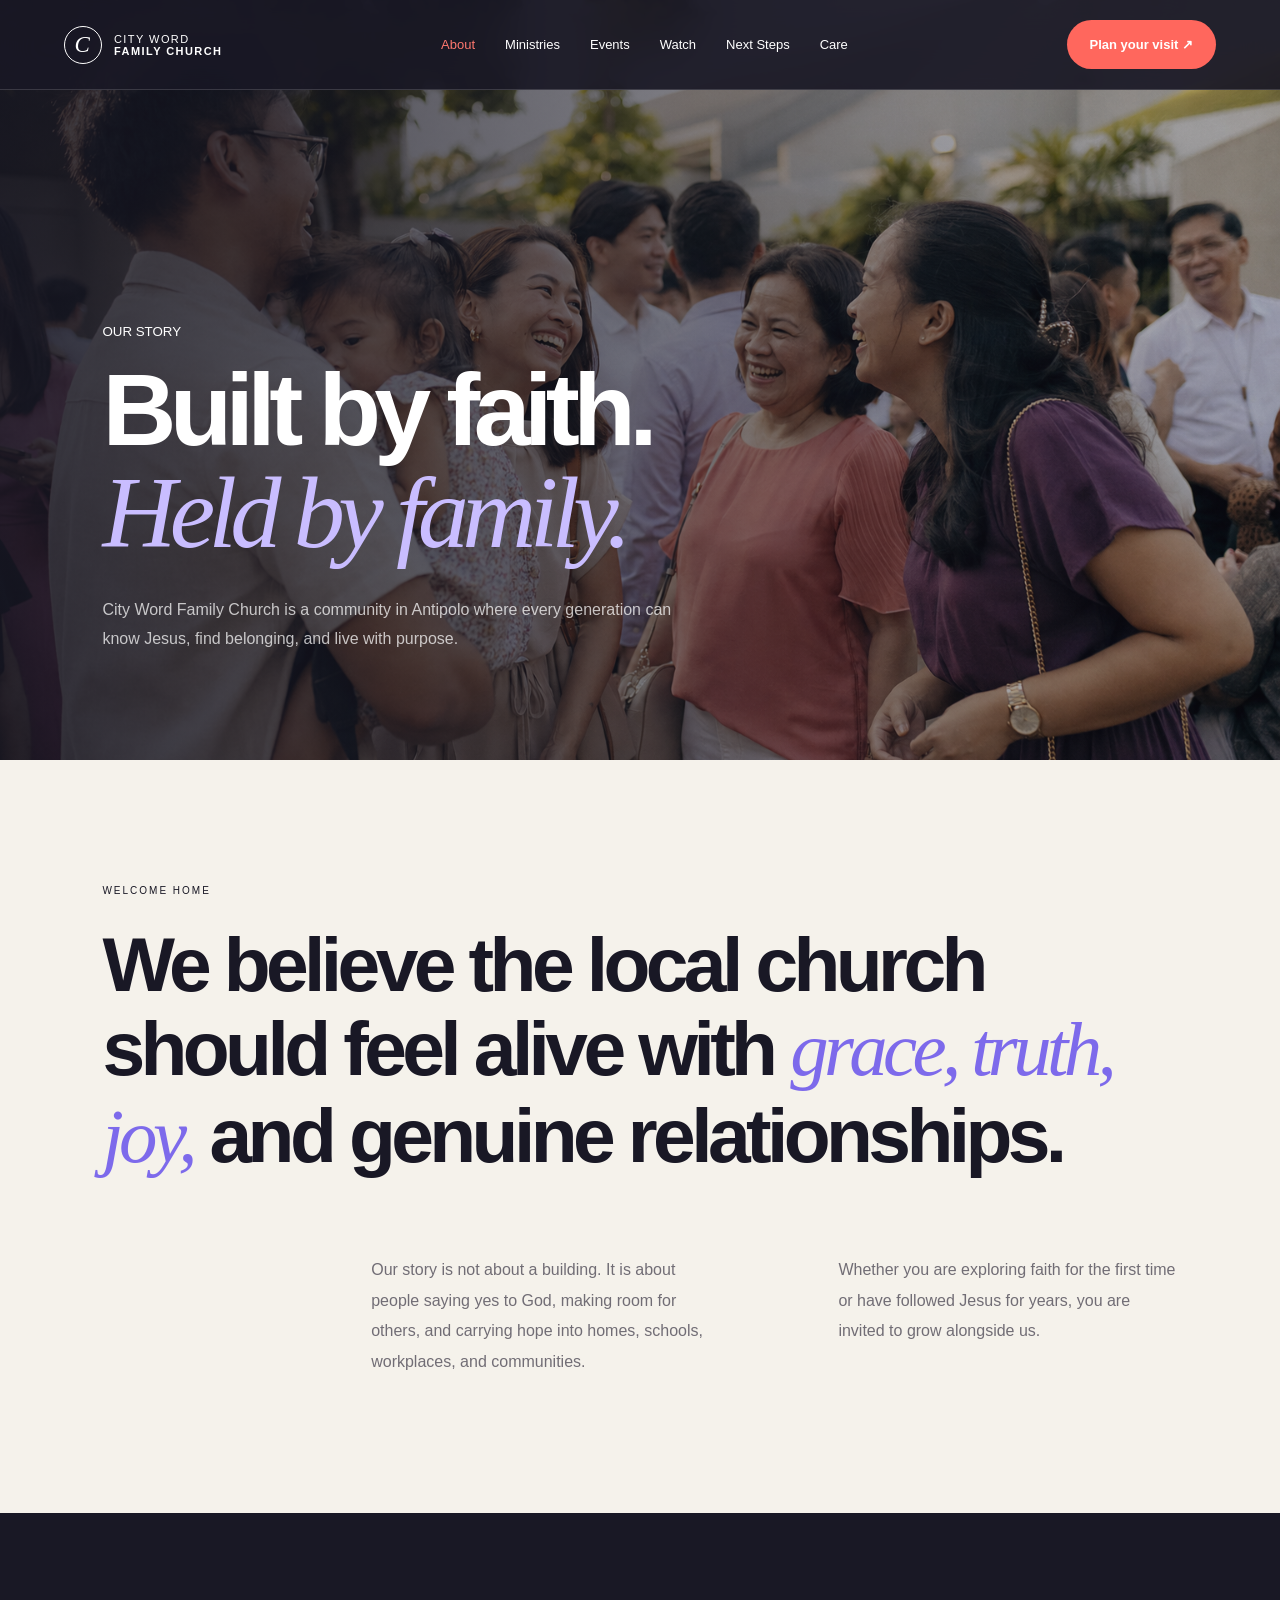
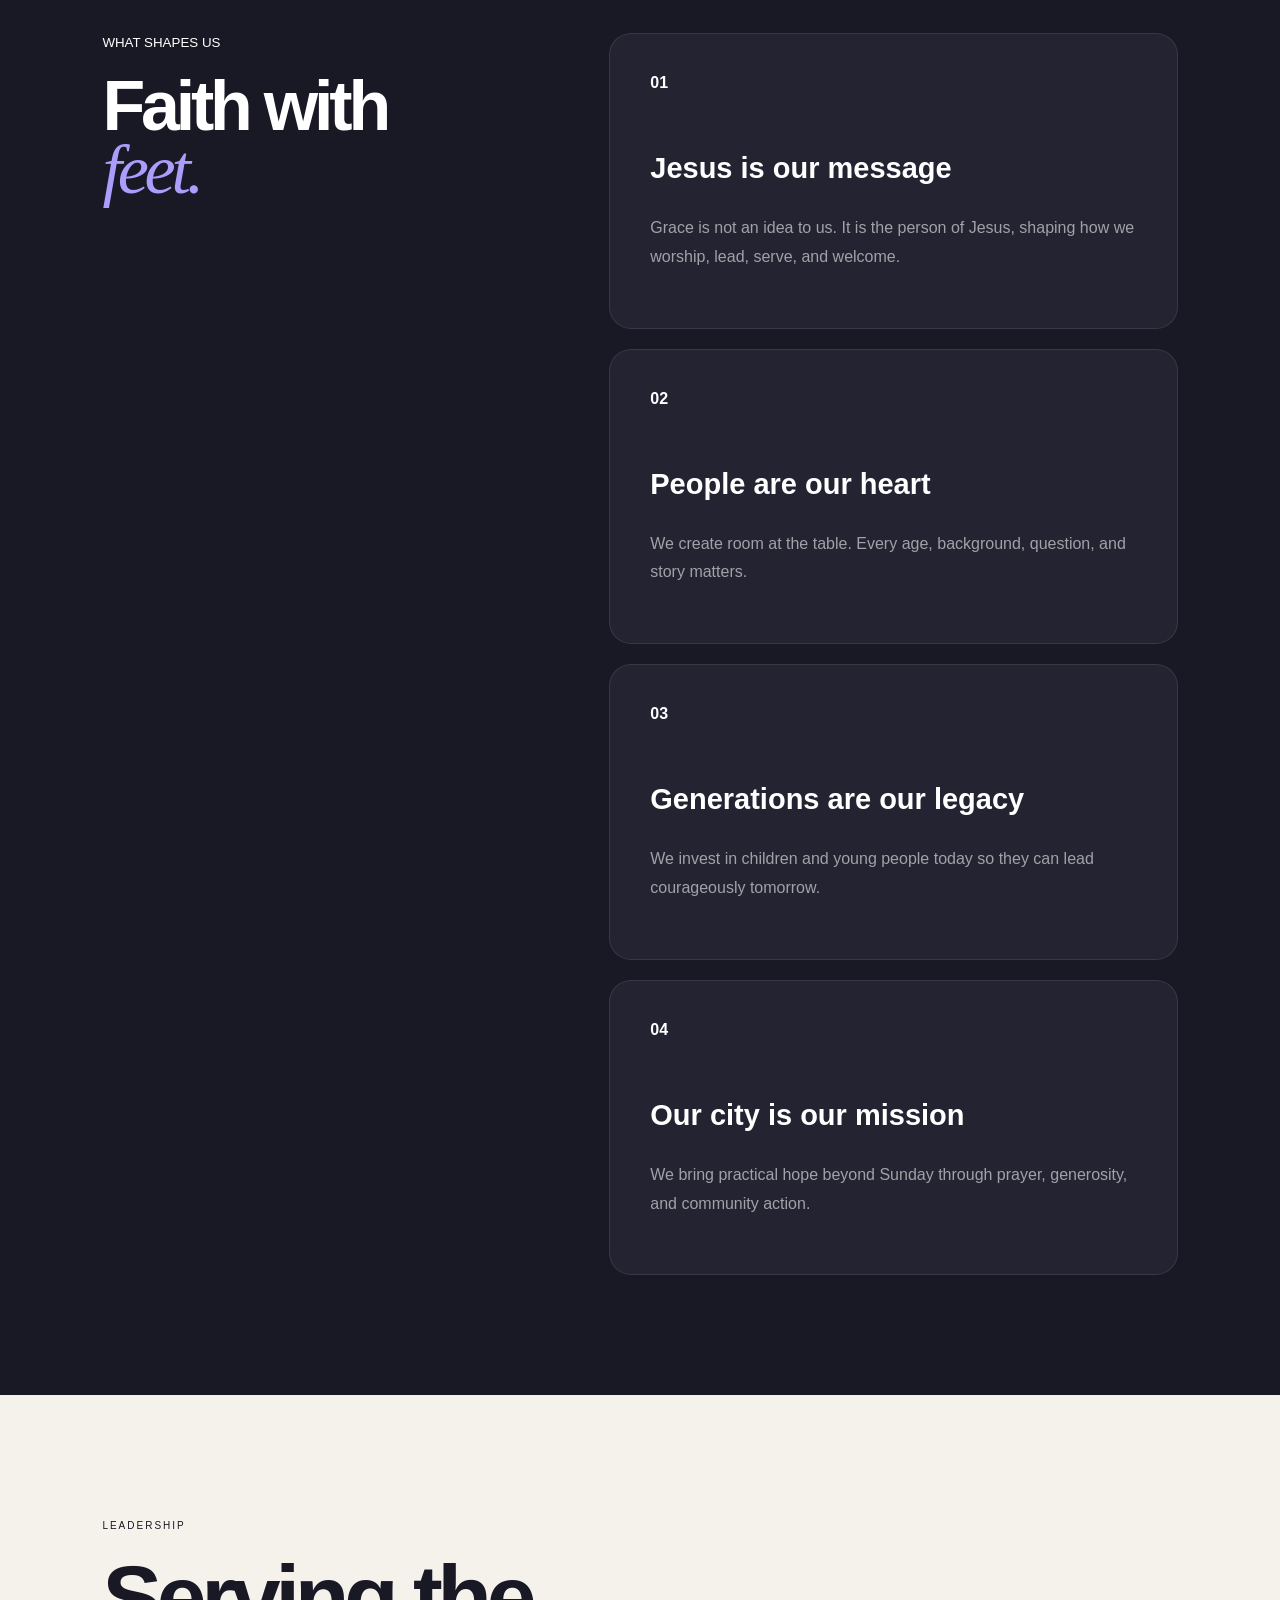
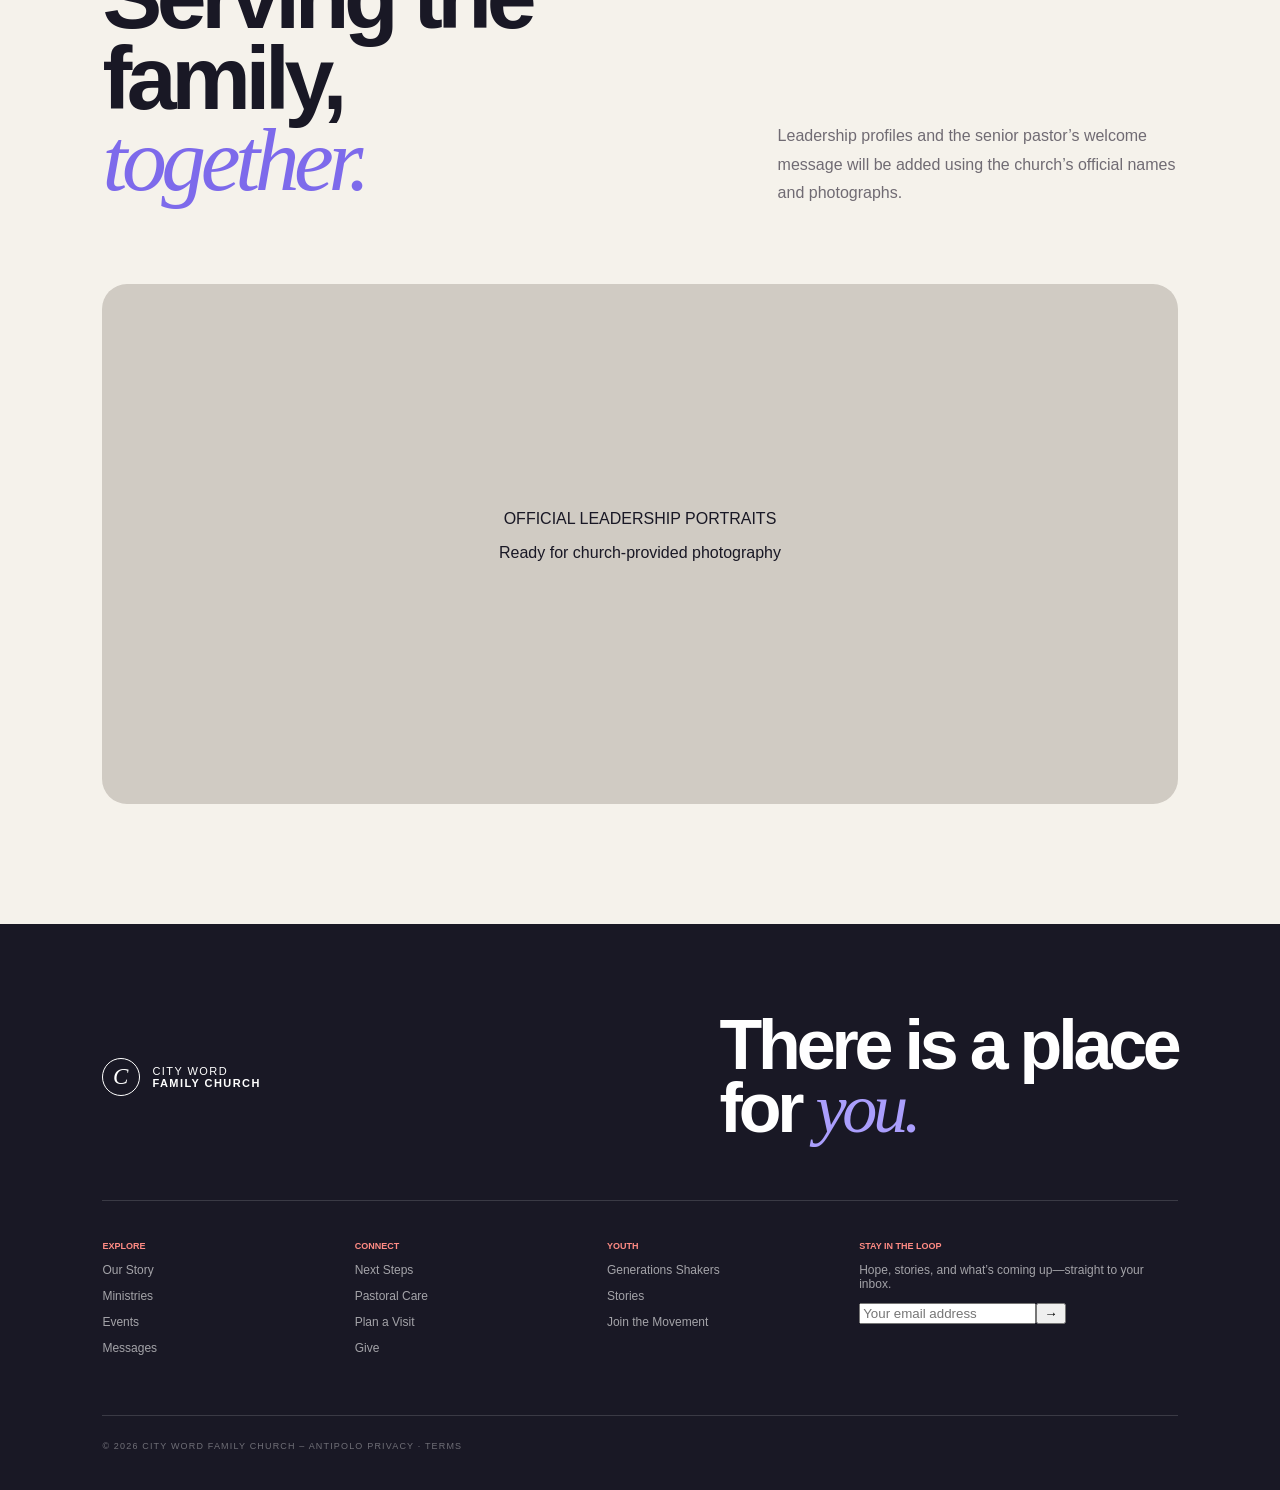
==== about.html @ 711f6608 "Add files via upload" ====
<!doctype html><html lang="en"><head><meta charset="utf-8"><meta name="viewport" content="width=device-width,initial-scale=1"><title>Our Story | City Word Family Church</title><link rel="stylesheet" href="styles.css"><link rel="stylesheet" href="extras.css"></head><body data-page="about"><div data-nav></div><main><section class="page-hero about-hero"><div><small>OUR STORY</small><h1>Built by faith.<br><em>Held by family.</em></h1><p>City Word Family Church is a community in Antipolo where every generation can know Jesus, find belonging, and live with purpose.</p></div></section><section class="section editorial reveal"><small>WELCOME HOME</small><h2>We believe the local church should feel alive with <em>grace, truth, joy,</em> and genuine relationships.</h2><div class="two-col"><p>Our story is not about a building. It is about people saying yes to God, making room for others, and carrying hope into homes, schools, workplaces, and communities.</p><p>Whether you are exploring faith for the first time or have followed Jesus for years, you are invited to grow alongside us.</p></div></section><section class="dark-section section"><div class="sticky-title"><small>WHAT SHAPES US</small><h2>Faith with<br><em>feet.</em></h2></div><div class="story-stack"><article class="story-card"><b>01</b><h3>Jesus is our message</h3><p>Grace is not an idea to us. It is the person of Jesus, shaping how we worship, lead, serve, and welcome.</p></article><article class="story-card"><b>02</b><h3>People are our heart</h3><p>We create room at the table. Every age, background, question, and story matters.</p></article><article class="story-card"><b>03</b><h3>Generations are our legacy</h3><p>We invest in children and young people today so they can lead courageously tomorrow.</p></article><article class="story-card"><b>04</b><h3>Our city is our mission</h3><p>We bring practical hope beyond Sunday through prayer, generosity, and community action.</p></article></div></section><section class="section leaders"><header><div><small>LEADERSHIP</small><h2>Serving the family,<br><em>together.</em></h2></div><p>Leadership profiles and the senior pastor’s welcome message will be added using the church’s official names and photographs.</p></header><div class="leader-placeholder"><span>OFFICIAL LEADERSHIP PORTRAITS</span><p>Ready for church-provided photography</p></div></section></main><div data-footer></div><script src="script.js"></script></body></html>
---- styles.css ----
:root{--ink:#191825;--paper:#f5f2eb;--coral:#ff675d;--violet:#7d6aeb;--lime:#dfff76}*{box-sizing:border-box}html{scroll-behavior:smooth}body{margin:0;background:var(--paper);color:var(--ink);font-family:Arial,sans-serif}a{text-decoration:none;color:inherit}.progress{position:fixed;height:3px;background:linear-gradient(90deg,var(--coral),var(--violet));z-index:99}.pill{display:inline-flex;padding:17px 23px;border-radius:99px;gap:20px;font-size:13px;font-weight:bold}.white{background:#fff}.coral{background:var(--coral);color:#fff}.dark{background:var(--ink);color:#fff}.brand{display:flex;align-items:center;gap:12px;font-size:11px;letter-spacing:.13em}.brand i{display:grid;place-items:center;width:38px;height:38px;border:1px solid;border-radius:50%;font:italic 23px Georgia}nav{height:90px;position:absolute;z-index:10;width:100%;padding:0 5vw;display:flex;align-items:center;color:#fff;border-bottom:1px solid #ffffff25}.links{display:flex;gap:30px;margin:auto;font-size:13px}.menu{display:none;background:none;border:0;color:#fff;font-size:24px}.hero{min-height:780px;height:100vh;position:relative;color:#fff;background:linear-gradient(90deg,#10111fdf,#10111f68 65%,transparent),url('hero.png') center/cover}.hero-copy{position:absolute;left:8vw;top:50%;transform:translateY(-50%);max-width:760px}.hero small,.section>small,section header small{letter-spacing:.2em;font-size:10px}.hero h1,.section h2,footer h2{font-size:clamp(55px,7vw,110px);line-height:.9;letter-spacing:-.06em;margin:24px 0}.hero em,.section em,footer em{font-family:Georgia,serif;font-weight:normal}.hero h1 em{color:#c9bdff}.hero-copy>p{max-width:520px;line-height:1.7;color:#ffffffc2}.hero-copy>div{display:flex;align-items:center;gap:28px;margin-top:30px}.hero aside{position:absolute;right:5vw;bottom:35px;padding:22px;width:340px;border:1px solid #ffffff30;border-radius:17px;background:#ffffff14;backdrop-filter:blur(16px);display:flex;flex-direction:column;gap:7px}.hero aside small{color:#ffaaa4}.hero aside span{font-size:11px;color:#ffffffa0}.ticker{background:var(--coral);padding:18px;white-space:nowrap;overflow:hidden;font:italic 18px Georgia;word-spacing:25px}.section{padding:120px 8vw}.welcome{display:grid;grid-template-columns:1fr 1fr;gap:9vw;align-items:center}.photo{height:650px;border-radius:170px 170px 20px 20px;background:url('community.png') center/cover;position:relative}.photo span{position:absolute;right:-55px;top:70px;width:140px;height:140px;border-radius:50%;background:var(--lime);display:grid;place-content:center;text-align:center;transform:rotate(8deg);font:italic 13px Georgia}.welcome h2,header h2{font-size:clamp(48px,5.5vw,82px)}.welcome h2 em,header h2 em{color:var(--violet)}.welcome p,header>p{line-height:1.8;color:#706b73}.stats{display:grid;grid-template-columns:repeat(3,1fr);border-top:1px solid #d5cfc6;margin-top:50px;padding-top:25px}.stats b{font-size:30px}.stats small{display:block;font-size:8px;margin-top:7px}.vision{background:var(--ink);color:#fff;text-align:center}.vision h2{font-size:clamp(48px,6vw,85px);line-height:1.05}.vision h2 em{color:#ab9fff}.values{display:grid;grid-template-columns:repeat(3,1fr);margin-top:80px;text-align:left;border-top:1px solid #ffffff25}.values article{padding:42px;border-right:1px solid #ffffff25;color:#ff918b}.values h3{color:#fff;font-size:22px}.values p{color:#ffffff8c;line-height:1.8;font-size:13px}header{display:flex;justify-content:space-between;align-items:flex-end;gap:50px;margin-bottom:60px}header>p{max-width:400px}.cards,.event-grid{display:grid;grid-template-columns:repeat(3,1fr);gap:18px}.cards article{background:#fff;padding:22px;border-radius:20px}.art{height:220px;margin:18px 0;border-radius:15px;display:grid;place-items:center;font:italic 100px Georgia;color:#ffffff90}.a{background:#ff746a}.b{background:#8775ec}.c{background:#65cba9}.events{background:#fff}.event-grid article{min-height:400px;padding:28px;border-radius:22px;display:flex;flex-direction:column;justify-content:flex-end;background:#ff7462}.event-grid article:nth-child(2){background:#8774ec}.event-grid article:nth-child(3){background:#bce8d7}.event-grid b{font-size:50px}.event-grid h3{font-size:29px}.watch-sec{display:grid;grid-template-columns:2fr 1fr;background:#fff}.watch-sec>div{min-height:650px;padding:55px;border-radius:28px 0 0 28px;color:#fff;background:radial-gradient(circle at 60% 35%,#9c6ae8,#33245b 40%,#171525 72%);display:flex;flex-direction:column;justify-content:flex-end}.watch-sec button{align-self:center;margin:auto;width:85px;height:85px;border-radius:50%;border:1px solid #fff8;background:#ffffff20;color:#fff}.watch-sec h2{font-size:60px}.watch-sec aside{background:var(--coral);border-radius:0 28px 28px 0;padding:45px;display:flex;flex-direction:column;justify-content:center}.watch-sec aside h3{font-size:48px;line-height:1}.steps{display:grid;grid-template-columns:repeat(3,1fr);gap:12px}.steps button{padding:25px;text-align:left;border:1px solid #d2ccc3;background:transparent;font-size:18px}.steps .active{background:var(--violet);color:#fff}.visit{background:var(--coral);display:grid;grid-template-columns:1.5fr 1fr;gap:70px;align-items:center}.visit h2{font-size:clamp(58px,7vw,100px)}.visit p{line-height:1.8}.visit aside{background:var(--ink);color:#fff;padding:50px;border-radius:20px}.visit aside h3{font-size:52px}footer{background:var(--ink);color:#fff;padding:90px 8vw 30px}footer>div{display:flex;justify-content:space-between}footer h2{font-size:70px;margin:0}footer h2 em{color:#aa9efc}footer>p{border-top:1px solid #ffffff25;padding-top:25px;margin-top:60px;font-size:9px;letter-spacing:.13em;color:#ffffff60}.chat{position:fixed;right:20px;bottom:20px;background:var(--lime);padding:15px 20px;border-radius:99px;font-size:12px;font-weight:bold;box-shadow:0 12px 30px #0003}@media(max-width:850px){nav{height:75px;padding:0 22px}.links,nav>.pill{display:none}.menu{display:block;margin-left:auto}.hero-copy{left:24px;right:24px}.hero h1{font-size:55px}.hero aside{left:24px;right:24px;width:auto}.section{padding:80px 24px}.welcome,.visit,.watch-sec{grid-template-columns:1fr}.photo{height:480px}.photo span{right:-10px}.values,.cards,.event-grid{grid-template-columns:1fr}header{display:block}.watch-sec{padding-left:24px;padding-right:24px}.watch-sec>div{border-radius:25px 25px 0 0;padding:30px}.watch-sec aside{border-radius:0 0 25px 25px}.steps{grid-template-columns:1fr}footer>div{display:block}footer h2{font-size:50px;margin-top:50px}}@media(max-width:520px){.hero-copy>div{align-items:flex-start;flex-direction:column}.photo{height:400px}.stats{gap:8px}.chat{font-size:0;width:52px;height:52px;padding:17px}.chat:first-letter{font-size:16px}}
---- extras.css ----
.site-nav{position:fixed;background:#191825e8;backdrop-filter:blur(18px);transition:.35s}.site-nav.scrolled{height:72px}.links .current{color:#ff786f}.page-hero{min-height:760px;padding:160px 8vw 90px;display:flex;align-items:flex-end;color:#fff}.page-hero>div{max-width:900px}.page-hero h1,.event-feature h1,.sermon-hero h1,.visit-layout h1,.gs-hero h1{font-size:clamp(60px,8vw,120px);line-height:.87;letter-spacing:-.065em;margin:25px 0}.page-hero em,.event-feature em,.sermon-hero em,.visit-layout em{font:italic 1em Georgia;color:#c9bdff}.page-hero p{max-width:600px;line-height:1.8;color:#ffffffb9}.about-hero{background:linear-gradient(90deg,#171622db,#17162244),url('community.png') center/cover}.ministries-hero{background:radial-gradient(circle at 70% 30%,#8a72ff,#27223e 32%,#171622 70%)}.steps-hero{background:radial-gradient(circle at 75% 40%,#ff786e88,transparent 32%),#191825}.care-hero{background:radial-gradient(circle at 75% 40%,#71d2b899,transparent 30%),#191825}.giving-hero{background:radial-gradient(circle at 70% 30%,#dfff7655,transparent 25%),#191825}.editorial h2{max-width:1100px;font-size:clamp(44px,6vw,82px);line-height:1.1}.editorial h2 em{color:#7d6aeb;font-family:Georgia}.two-col{display:grid;grid-template-columns:1fr 1fr;gap:10vw;margin:60px 0 0 25%}.two-col p{line-height:1.9;color:#716d75}.dark-section{background:#191825;color:#fff;display:grid;grid-template-columns:.8fr 1.2fr;gap:10vw}.sticky-title{position:sticky;top:150px;height:max-content}.sticky-title h2{font-size:70px}.sticky-title em{font-family:Georgia;color:#aa9dfc}.story-stack{display:flex;flex-direction:column;gap:20px}.story-card{min-height:270px;padding:40px;background:#242332;border:1px solid #ffffff17;border-radius:22px;opacity:0;transform:translateY(35px);transition:.7s}.story-card.seen{opacity:1;transform:none}.story-card h3{font-size:29px;margin-top:60px}.story-card p{color:#ffffff92;line-height:1.8}.leader-placeholder{min-height:520px;border-radius:25px;background:#d0cbc3;display:grid;place-content:center;text-align:center}.filter-row{display:flex;gap:10px;margin-bottom:40px;flex-wrap:wrap}.filter-row button{border:1px solid #cfc9c0;border-radius:99px;background:transparent;padding:12px 20px}.filter-row button.active{background:#191825;color:#fff}.ministry-list{display:grid;grid-template-columns:repeat(2,1fr);gap:20px}.ministry-tile{min-height:500px;border-radius:25px;padding:40px;display:flex;flex-direction:column;justify-content:flex-end;position:relative;overflow:hidden;opacity:0;transform:translateY(35px);transition:.6s}.ministry-tile.seen{opacity:1;transform:none}.ministry-tile:after{content:"";position:absolute;width:330px;height:330px;border:60px solid #fff3;border-radius:50%;right:-100px;top:-70px}.ministry-tile h2{font-size:60px;line-height:.9;margin:18px 0;z-index:1}.ministry-tile span{font-size:10px;font-weight:bold}.orange{background:#ff765f}.yellow{background:#efd064}.violet{background:#8976eb;color:#fff}.rose{background:#ef98b8}.blue{background:#74a0ea}.mint{background:#7bd4b8}.ministry-tile.dark{background:#24232f;color:#fff}.gs{--orange:#ff5b22;--acid:#dfff46;background:#111}.gs-hero{height:100vh;min-height:760px;background:radial-gradient(circle at 72% 42%,#ff5b2266,transparent 24%),#111;color:#fff;display:grid;place-items:center;text-align:center;position:relative;overflow:hidden}.gs-hero h1{font-size:clamp(68px,10vw,150px);line-height:.74}.gs-hero h1 em{color:var(--orange);font:italic .92em Georgia}.gs-pill{background:var(--acid);color:#111;margin-top:25px}.gs-lines{position:absolute;inset:-20%;background:repeating-radial-gradient(ellipse,transparent 0 32px,#ffffff0c 34px 35px);animation:spin 18s linear infinite}@keyframes spin{to{transform:rotate(360deg)}}.gs-badge{position:absolute;right:5vw;bottom:50px;font-size:10px;writing-mode:vertical-rl}.gs-marquee{padding:18px;background:var(--orange);white-space:nowrap;overflow:hidden;font-weight:900}.gs-intro{background:#111;color:#fff;text-align:center}.gs-intro h2{font-size:clamp(45px,7vw,90px);line-height:1}.gs-intro h2 em{color:var(--orange)}.gs-intro p{max-width:760px;margin:40px auto;line-height:1.9}.gs-bento{background:#111;display:grid;grid-template-columns:repeat(2,1fr);gap:18px}.gs-bento article{min-height:360px;padding:35px;border-radius:22px;display:flex;flex-direction:column;justify-content:flex-end;background:#222;color:#fff}.gs-bento .big{grid-row:span 2;min-height:738px;background:linear-gradient(0deg,#000b,#0000),url('community.png') center/cover}.gs-bento .cream{background:#f1e9dc;color:#111}.gs-bento .photo-card{background:linear-gradient(135deg,#5828a0,#d14f66)}.gs-bento h3{font-size:37px}.gs-connect{background:var(--orange);display:grid;grid-template-columns:1fr 1fr;gap:10vw}.gs-connect h2{font-size:70px}.glass-form,.visit-form{background:#111;color:#fff;padding:40px;border-radius:22px}.glass-form label,.visit-form label{display:block;font-size:11px;margin:16px 0}.glass-form input,.visit-form input,.visit-form select,.modal input,.modal select,.modal textarea{display:block;width:100%;padding:15px 0;background:transparent;border:0;border-bottom:1px solid #ffffff3e;color:inherit}.event-feature{min-height:760px;padding:170px 8vw 80px;background:radial-gradient(circle at 75% 40%,#ffd07077,transparent 25%),linear-gradient(125deg,#ff665d,#7b60dc);color:#fff;display:flex;align-items:flex-end;justify-content:space-between}.countdown{display:flex;gap:25px;background:#ffffff17;padding:30px;border-radius:20px}.countdown b{font-size:40px}.countdown small{display:block;font-size:8px}.event-list{border-top:1px solid #d4cec4}.event-list article{display:grid;grid-template-columns:120px 1fr auto;align-items:center;padding:30px;border-bottom:1px solid #d4cec4}.event-list time{display:flex;flex-direction:column}.event-list time b{font-size:45px}.event-list h3{font-size:28px}.circle-btn{width:55px;height:55px;border-radius:50%;border:1px solid #ccc;background:transparent}.modal{position:fixed;inset:0;background:#111d;z-index:100;display:none;place-items:center}.modal.open{display:grid}.modal>div{width:min(600px,95%);background:#fff;padding:45px;border-radius:24px;position:relative}.modal form{display:grid;gap:16px}.modal input,.modal select,.modal textarea{border-color:#ddd}.modal-close{position:absolute;right:20px;top:20px;border:0;background:none;font-size:30px}.sermon-hero{height:780px;padding:130px 8vw 70px;background:radial-gradient(circle at 65% 35%,#a378ff,#38295f 38%,#171625 72%);color:#fff;display:flex;align-items:flex-end;justify-content:space-between}.play{width:110px;height:110px;border:1px solid #fff8;border-radius:50%;display:grid;place-items:center}.sermon-grid{display:grid;grid-template-columns:repeat(2,1fr);gap:40px 20px}.thumb{height:340px;border-radius:20px;display:grid;place-items:center}.thumb span{width:70px;height:70px;border-radius:50%;background:#ffffff22;color:#fff;display:grid;place-items:center}.purple{background:#7654bf}.thumb.coral{background:#d95950}.green{background:#57a891}.thumb.dark{background:#22212d}.roadmap article{min-height:430px;border-top:1px solid #ccc5bc;display:grid;grid-template-columns:1fr 2fr;padding:70px 0;position:sticky;top:72px;background:#f5f2eb}.roadmap article:nth-child(even){background:#ece7de}.roadmap article>b{font-size:90px;color:#d1cbc1}.roadmap h2{font-size:80px;margin:0}.cta-panel,.give-panel{padding:110px 8vw;background:#7d6aeb;color:#fff;text-align:center}.cta-panel h2,.give-panel h2{font-size:70px}.care-grid{display:grid;grid-template-columns:repeat(4,1fr);gap:15px}.care-card{min-height:360px;padding:28px;background:#fff;border-radius:18px;display:flex;flex-direction:column;opacity:0;transform:translateY(30px);transition:.6s}.care-card.seen{opacity:1;transform:none}.care-card h3{font-size:26px;margin-top:70px}.care-card button{margin-top:auto;border:0;background:none;text-align:left}.accordion{max-width:900px;margin:120px auto}.accordion article{border-top:1px solid #ccc}.accordion button{width:100%;padding:25px 0;border:0;background:none;display:flex;justify-content:space-between}.accordion article p{display:none}.accordion article.open p{display:block}.impact-grid{display:grid;grid-template-columns:repeat(3,1fr);gap:18px}.impact-card{background:#fff;padding:35px;border-radius:20px;min-height:380px;opacity:0;transform:translateY(30px);transition:.6s}.impact-card.seen{opacity:1;transform:none}.impact-card h3{font-size:31px;margin-top:70px}.impact-card>div{height:5px;background:#ddd}.impact-card i{display:block;height:100%;background:#ff675d}.give-panel{display:flex;justify-content:space-between;text-align:left;background:#ff675d}.visit-layout{min-height:100vh;padding:150px 8vw 90px;display:grid;grid-template-columns:1.2fr .8fr;gap:8vw;align-items:center;background:#191825;color:#fff}.visit-details{display:grid;grid-template-columns:repeat(3,1fr);gap:15px;margin-top:60px}.visit-form{background:#fff;color:#191825}.visit-form input,.visit-form select{border-color:#ccc}.map-panel{padding:100px 8vw;display:grid;grid-template-columns:1fr 1fr;gap:80px}.map-art{height:500px;border-radius:50% 50% 20px 20px;background:#e7e1d7;display:grid;place-content:center;text-align:center}.footer-lead{display:flex;justify-content:space-between}.footer-links{display:grid;grid-template-columns:1fr 1fr 1fr 1.5fr;gap:40px;border-top:1px solid #ffffff25;margin-top:60px;padding-top:40px}.footer-links>div{display:flex;flex-direction:column;gap:12px}.footer-links b{font-size:9px;color:#ff8b84}.footer-links a,.footer-links p{font-size:12px;color:#ffffff9a;margin:0}.admin{background:#f0eee9;display:grid;grid-template-columns:250px 1fr;min-height:100vh}.admin-side{background:#191825;color:#fff;padding:30px}.admin-side nav{position:static;height:auto;padding:55px 0;display:flex;flex-direction:column;border:0}.admin-side nav a{padding:11px}.admin-main{padding:40px}.admin-main>header{margin:0}.admin-stats{display:grid;grid-template-columns:repeat(4,1fr);gap:15px}.admin-stats article,.admin-grid article{background:#fff;padding:25px;border-radius:15px}.admin-stats b{display:block;font-size:50px}.admin-grid{display:grid;grid-template-columns:1fr 1fr;gap:15px;margin-top:15px}
@media(max-width:900px){.two-col,.dark-section,.gs-connect,.visit-layout,.map-panel{grid-template-columns:1fr}.two-col{margin-left:0}.sticky-title{position:static}.ministry-list,.sermon-grid,.gs-bento{grid-template-columns:1fr}.event-feature{display:block}.countdown{margin-top:55px}.care-grid{grid-template-columns:repeat(2,1fr)}.impact-grid{grid-template-columns:1fr}.roadmap article{position:relative;top:0;grid-template-columns:1fr}.footer-lead{display:block}.footer-links{grid-template-columns:1fr 1fr}.admin{grid-template-columns:1fr}.admin-side{display:none}.admin-stats{grid-template-columns:1fr 1fr}}@media(max-width:560px){.page-hero{min-height:660px;padding-left:24px;padding-right:24px}.ministry-tile h2{font-size:48px}.event-feature,.sermon-hero{padding-left:24px;padding-right:24px}.sermon-hero{display:block;padding-top:170px}.event-list article{grid-template-columns:70px 1fr}.event-list .circle-btn{display:none}.gs-connect h2,.cta-panel h2,.give-panel h2{font-size:50px}.care-grid{grid-template-columns:1fr}.give-panel{display:block}.footer-links{grid-template-columns:1fr}.admin-stats,.admin-grid{grid-template-columns:1fr}}
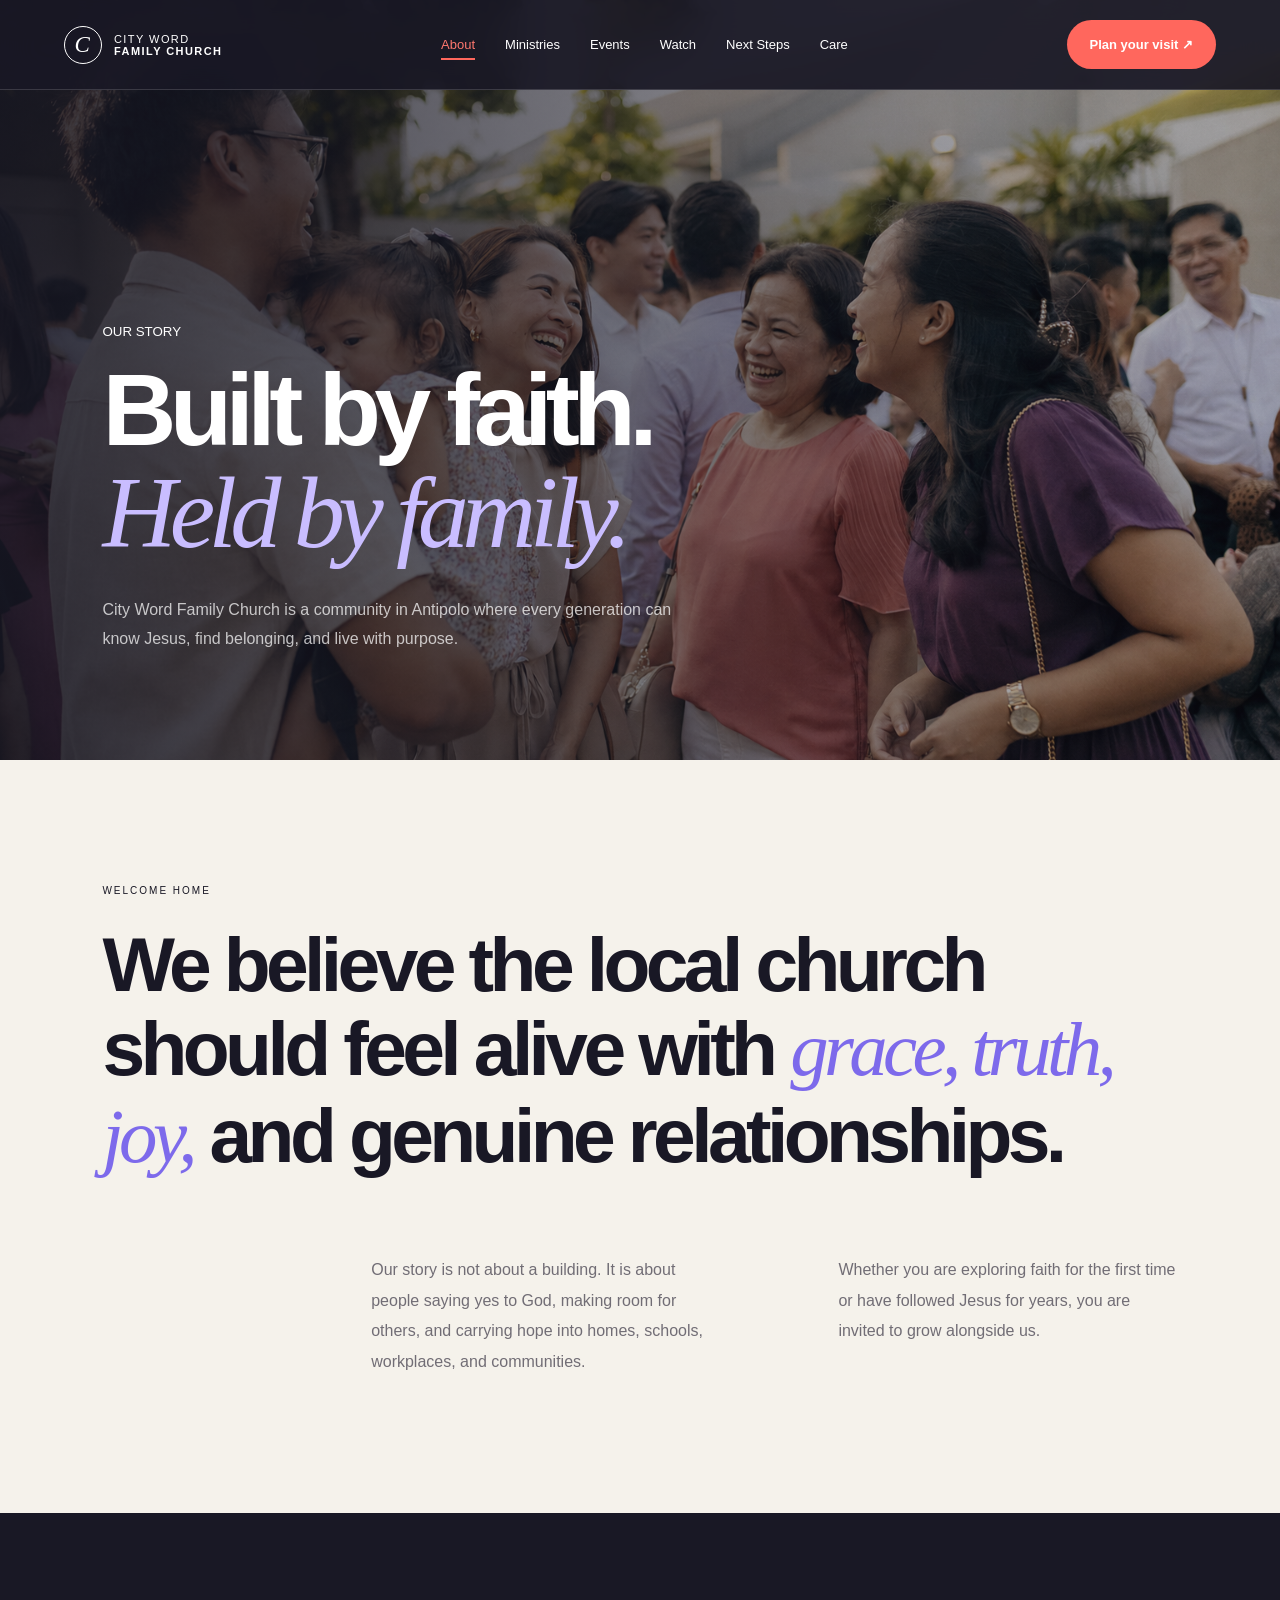
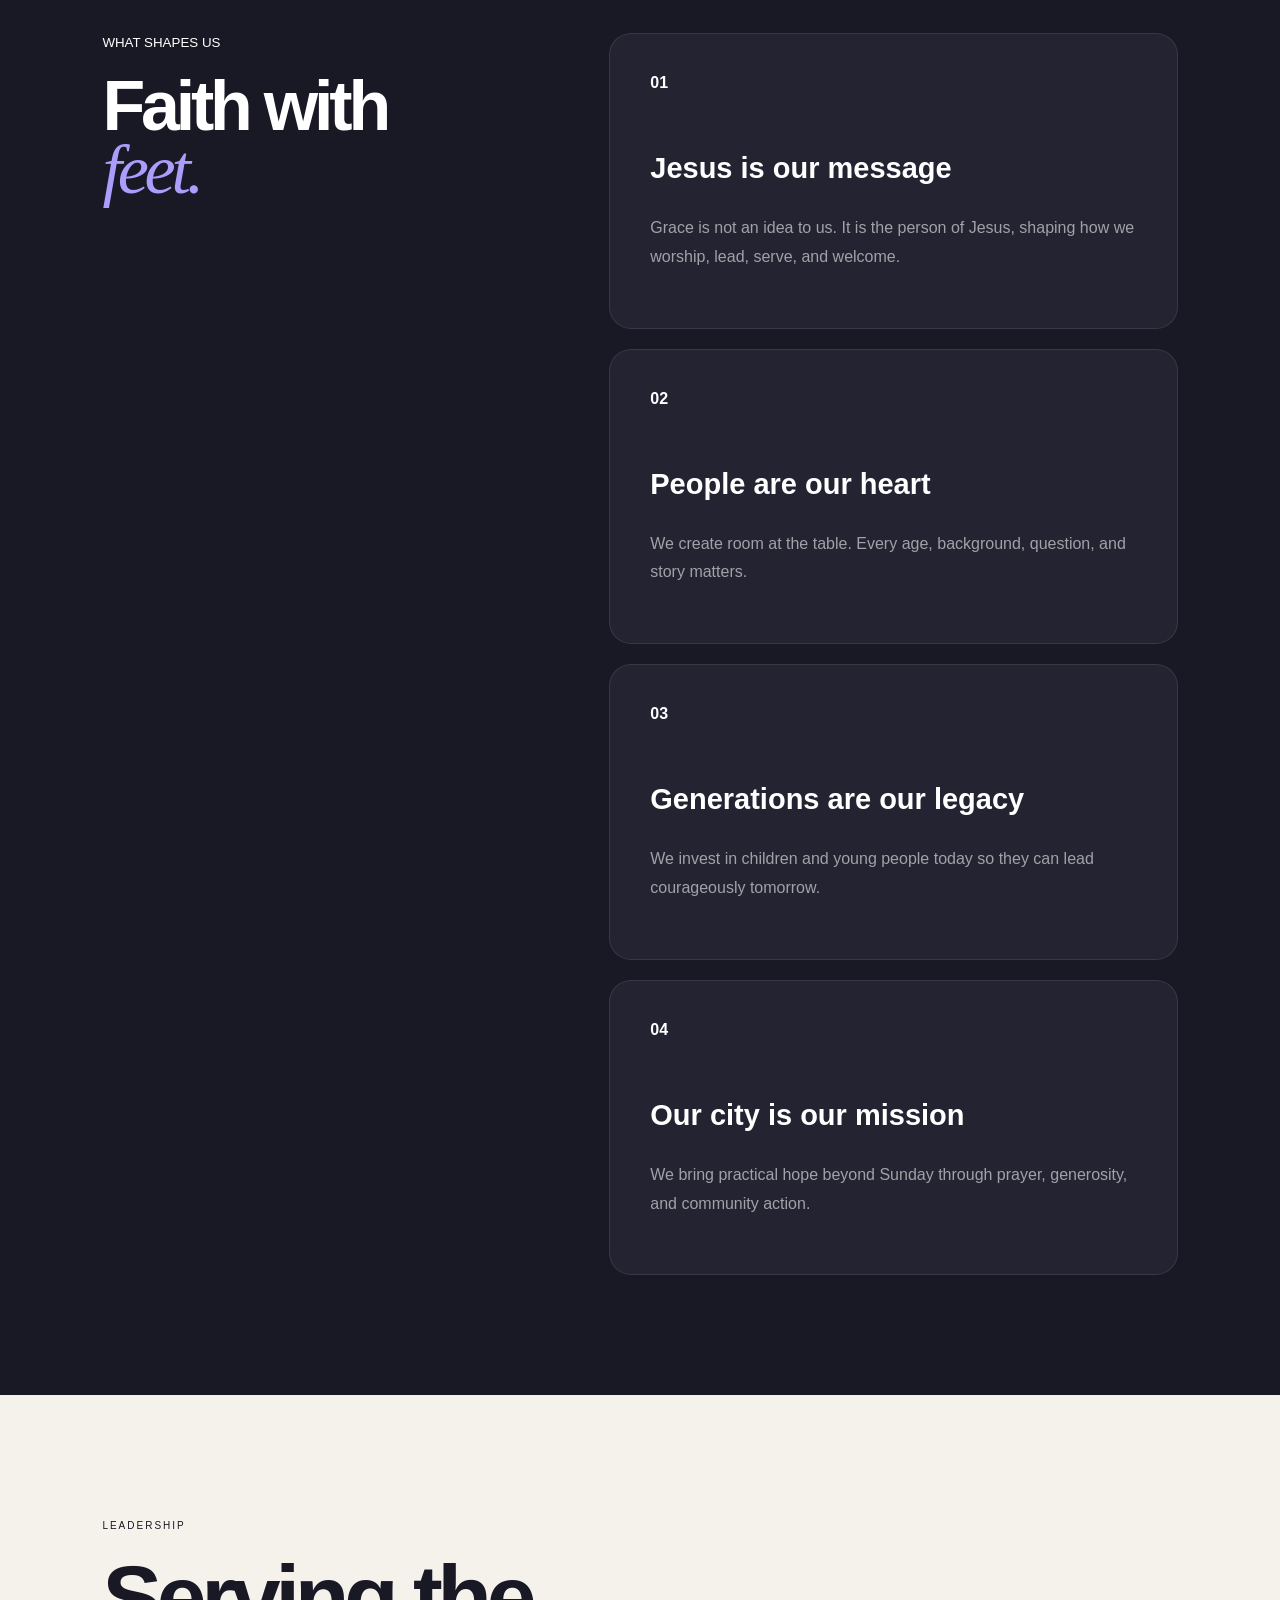
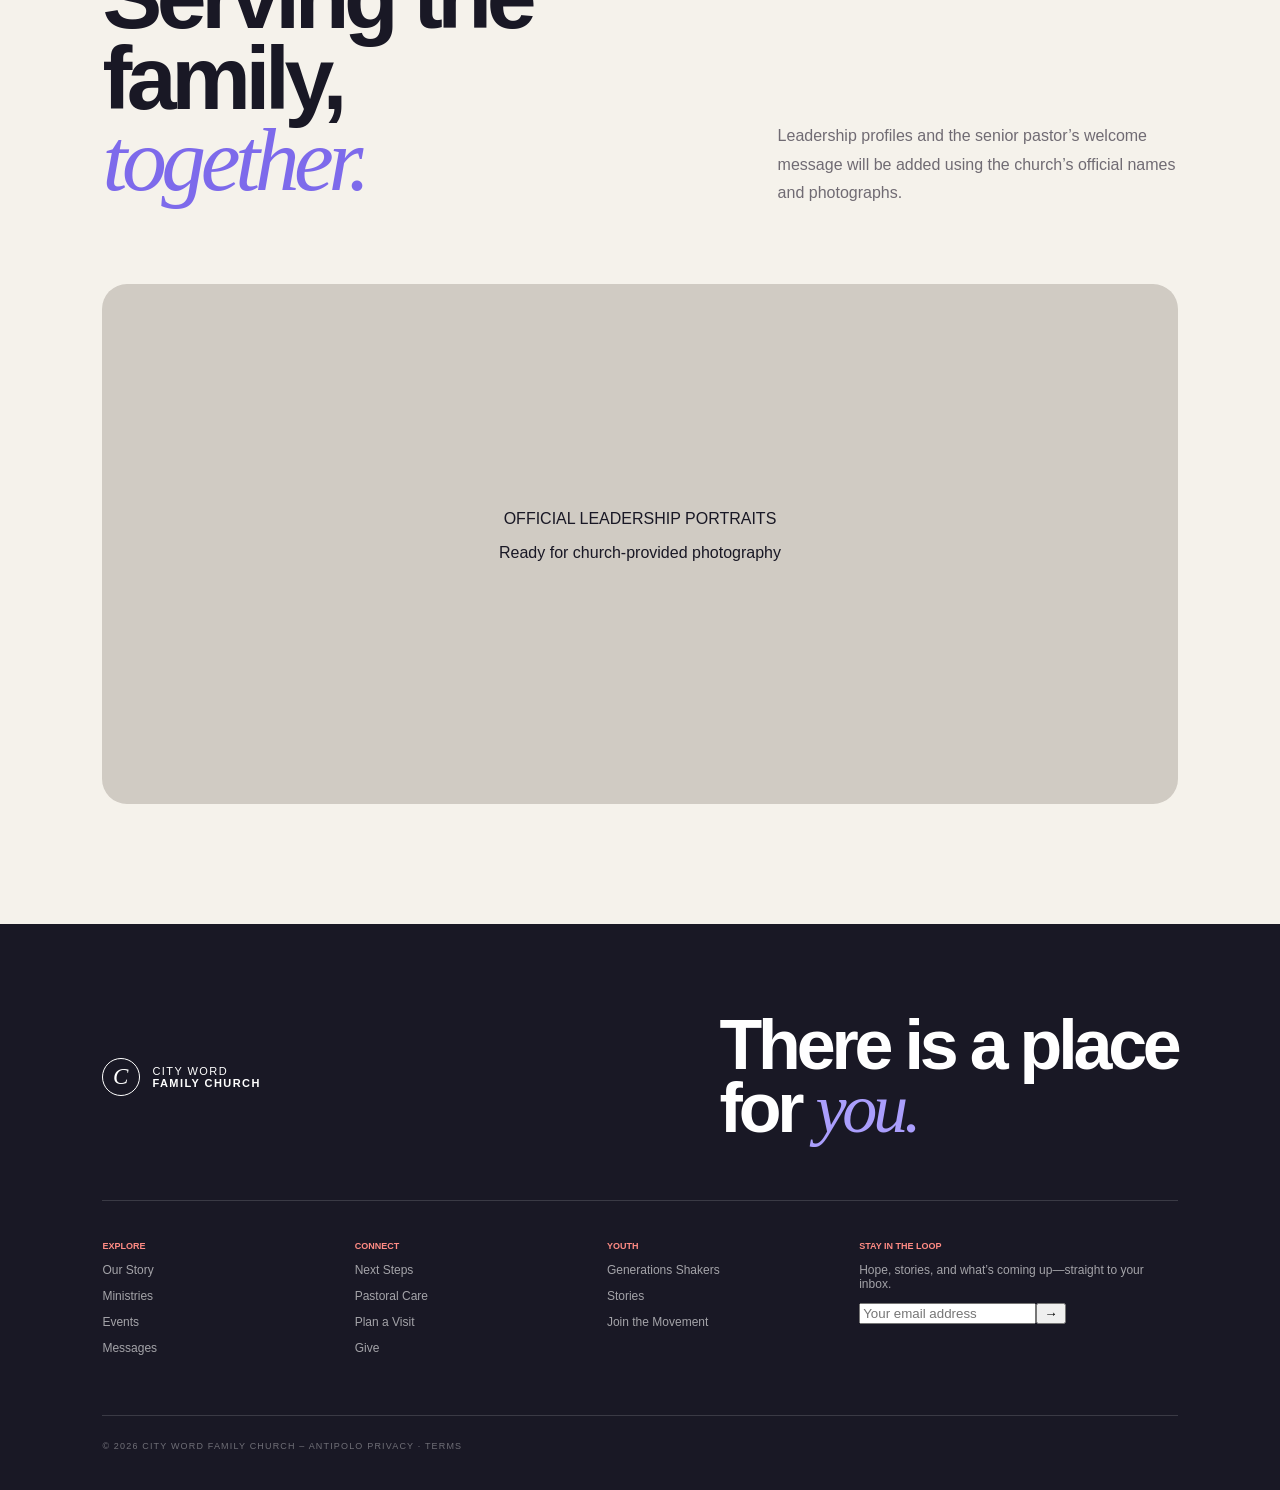
==== commit 90c6a6d7: "Updated Files (Better UI/UX)" ====
--- a/about.html
+++ b/about.html
@@ -1 +1 @@
-<!doctype html><html lang="en"><head><meta charset="utf-8"><meta name="viewport" content="width=device-width,initial-scale=1"><title>Our Story | City Word Family Church</title><link rel="stylesheet" href="styles.css"><link rel="stylesheet" href="extras.css"></head><body data-page="about"><div data-nav></div><main><section class="page-hero about-hero"><div><small>OUR STORY</small><h1>Built by faith.<br><em>Held by family.</em></h1><p>City Word Family Church is a community in Antipolo where every generation can know Jesus, find belonging, and live with purpose.</p></div></section><section class="section editorial reveal"><small>WELCOME HOME</small><h2>We believe the local church should feel alive with <em>grace, truth, joy,</em> and genuine relationships.</h2><div class="two-col"><p>Our story is not about a building. It is about people saying yes to God, making room for others, and carrying hope into homes, schools, workplaces, and communities.</p><p>Whether you are exploring faith for the first time or have followed Jesus for years, you are invited to grow alongside us.</p></div></section><section class="dark-section section"><div class="sticky-title"><small>WHAT SHAPES US</small><h2>Faith with<br><em>feet.</em></h2></div><div class="story-stack"><article class="story-card"><b>01</b><h3>Jesus is our message</h3><p>Grace is not an idea to us. It is the person of Jesus, shaping how we worship, lead, serve, and welcome.</p></article><article class="story-card"><b>02</b><h3>People are our heart</h3><p>We create room at the table. Every age, background, question, and story matters.</p></article><article class="story-card"><b>03</b><h3>Generations are our legacy</h3><p>We invest in children and young people today so they can lead courageously tomorrow.</p></article><article class="story-card"><b>04</b><h3>Our city is our mission</h3><p>We bring practical hope beyond Sunday through prayer, generosity, and community action.</p></article></div></section><section class="section leaders"><header><div><small>LEADERSHIP</small><h2>Serving the family,<br><em>together.</em></h2></div><p>Leadership profiles and the senior pastor’s welcome message will be added using the church’s official names and photographs.</p></header><div class="leader-placeholder"><span>OFFICIAL LEADERSHIP PORTRAITS</span><p>Ready for church-provided photography</p></div></section></main><div data-footer></div><script src="script.js"></script></body></html>
+<!doctype html><html lang="en"><head><meta charset="utf-8"><meta name="viewport" content="width=device-width,initial-scale=1"><title>Our Story | City Word Family Church</title><link rel="stylesheet" href="styles.css"><link rel="stylesheet" href="extras.css"><link rel="stylesheet" href="motion.css"></head><body data-page="about"><div data-nav></div><main><section class="page-hero about-hero"><div><small>OUR STORY</small><h1>Built by faith.<br><em>Held by family.</em></h1><p>City Word Family Church is a community in Antipolo where every generation can know Jesus, find belonging, and live with purpose.</p></div></section><section class="section editorial reveal"><small>WELCOME HOME</small><h2>We believe the local church should feel alive with <em>grace, truth, joy,</em> and genuine relationships.</h2><div class="two-col"><p>Our story is not about a building. It is about people saying yes to God, making room for others, and carrying hope into homes, schools, workplaces, and communities.</p><p>Whether you are exploring faith for the first time or have followed Jesus for years, you are invited to grow alongside us.</p></div></section><section class="dark-section section"><div class="sticky-title"><small>WHAT SHAPES US</small><h2>Faith with<br><em>feet.</em></h2></div><div class="story-stack"><article class="story-card"><b>01</b><h3>Jesus is our message</h3><p>Grace is not an idea to us. It is the person of Jesus, shaping how we worship, lead, serve, and welcome.</p></article><article class="story-card"><b>02</b><h3>People are our heart</h3><p>We create room at the table. Every age, background, question, and story matters.</p></article><article class="story-card"><b>03</b><h3>Generations are our legacy</h3><p>We invest in children and young people today so they can lead courageously tomorrow.</p></article><article class="story-card"><b>04</b><h3>Our city is our mission</h3><p>We bring practical hope beyond Sunday through prayer, generosity, and community action.</p></article></div></section><section class="section leaders"><header><div><small>LEADERSHIP</small><h2>Serving the family,<br><em>together.</em></h2></div><p>Leadership profiles and the senior pastor’s welcome message will be added using the church’s official names and photographs.</p></header><div class="leader-placeholder"><span>OFFICIAL LEADERSHIP PORTRAITS</span><p>Ready for church-provided photography</p></div></section></main><div data-footer></div><script src="script.js"></script></body></html>
--- a/motion.css
+++ b/motion.css
@@ -0,0 +1,7 @@
+/* Premium motion and UX layer */
+.skip-link{position:fixed;z-index:10000;left:16px;top:12px;padding:12px 16px;background:#fff;color:#191825;border-radius:8px;transform:translateY(-150%);transition:.2s}.skip-link:focus{transform:none}
+body{opacity:0;transition:opacity .5s ease}body.page-ready{opacity:1}.page-loader{position:fixed;inset:0;z-index:9999;background:#191825;color:#fff;display:grid;place-content:center;text-align:center;gap:14px;transition:opacity .65s cubic-bezier(.22,1,.36,1),visibility .65s}.page-loader.done{opacity:0;visibility:hidden}.loader-mark{width:72px;height:72px;border:1px solid #ffffff70;border-radius:50%;display:grid;place-items:center;margin:auto;font:italic 38px Georgia;animation:loaderPulse 1.2s ease-in-out infinite}.page-loader span{font-size:9px;letter-spacing:.28em}@keyframes loaderPulse{50%{transform:scale(.9);box-shadow:0 0 45px #8d78ff88}}.motion-item{opacity:0;transform:translateY(42px);filter:blur(7px);transition:opacity .8s cubic-bezier(.22,1,.36,1) var(--delay,0ms),transform .8s cubic-bezier(.22,1,.36,1) var(--delay,0ms),filter .8s ease var(--delay,0ms)}.motion-item.seen{opacity:1;transform:none;filter:none}.filter-in{animation:filterIn .45s cubic-bezier(.22,1,.36,1)}@keyframes filterIn{from{opacity:0;transform:scale(.96) translateY(12px)}}
+.site-nav .links a{position:relative}.site-nav .links a:after{content:"";position:absolute;left:0;right:100%;bottom:-8px;height:2px;background:#ff675d;transition:right .35s}.site-nav .links a:hover:after,.site-nav .links a.current:after{right:0}.site-nav .brand i{transition:.5s}.site-nav .brand:hover i{transform:rotate(12deg);background:#fff;color:#191825}.menu span{display:block;width:25px;height:1px;background:#fff;transition:.3s}.menu[aria-expanded=true] span:first-child{transform:translateY(4px) rotate(45deg)}.menu[aria-expanded=true] span:last-child{transform:translateY(-4px) rotate(-45deg)}body.menu-open,body.modal-open{overflow:hidden}
+.back-top{position:fixed;z-index:45;right:24px;bottom:84px;width:48px;height:48px;border-radius:50%;border:1px solid #ffffff30;background:#191825;color:#fff;box-shadow:0 12px 35px #0003;opacity:0;visibility:hidden;transform:translateY(15px);transition:.3s}.back-top.show{opacity:1;visibility:visible;transform:none}.back-top:hover{background:#ff675d;transform:translateY(-4px)}.toast{position:fixed;z-index:200;left:50%;bottom:30px;transform:translate(-50%,30px);padding:16px 22px;background:#191825;color:#fff;border:1px solid #ffffff25;border-radius:99px;box-shadow:0 18px 50px #0004;opacity:0;visibility:hidden;transition:.35s}.toast.show{opacity:1;visibility:visible;transform:translate(-50%,0)}
+.ripple-host{position:relative;overflow:hidden}.ripple{position:absolute;width:12px;height:12px;border-radius:50%;background:#ffffff70;transform:translate(-50%,-50%) scale(0);pointer-events:none;animation:ripple .65s ease-out}@keyframes ripple{to{transform:translate(-50%,-50%) scale(18);opacity:0}}.is-loading{color:transparent!important;pointer-events:none}.is-loading:after{content:"";position:absolute;width:16px;height:16px;border:2px solid #ffffff70;border-top-color:#fff;border-radius:50%;animation:spinButton .7s linear infinite}@keyframes spinButton{to{transform:rotate(360deg)}}.cursor-glow{position:fixed;z-index:4;left:-100px;top:-100px;width:260px;height:260px;border-radius:50%;background:radial-gradient(circle,#8a74ff14,transparent 68%);transform:translate(-50%,-50%);pointer-events:none;mix-blend-mode:multiply}.ministry-tile,.care-card,.impact-card,.sermon-grid article{transition:transform .45s cubic-bezier(.22,1,.36,1),box-shadow .45s}.ministry-tile:hover,.care-card:hover,.impact-card:hover,.sermon-grid article:hover{transform:translateY(-9px);box-shadow:0 28px 70px #201a3518}.ministry-tile:after{transition:transform .8s cubic-bezier(.22,1,.36,1)}.ministry-tile:hover:after{transform:translate(-25px,25px) rotate(25deg)}.thumb{overflow:hidden;transition:transform .5s}.sermon-grid article:hover .thumb{transform:scale(.985)}.sermon-grid article:hover .thumb span{transform:scale(1.12)}.thumb span{transition:.35s}.event-list article{transition:padding .35s,background .35s}.event-list article:hover{padding-left:45px;background:#fff}.event-list article:hover .circle-btn{transform:rotate(45deg);background:#191825;color:#fff}.circle-btn{transition:.35s}.gs-marquee{animation:colorPulse 5s ease-in-out infinite}@keyframes colorPulse{50%{background:#dfff46}}.gs-bento article{transition:transform .5s,filter .5s}.gs-bento article:hover{transform:scale(.985);filter:saturate(1.15)}.roadmap article>div{transition:transform .4s}.roadmap article:hover>div{transform:translateX(20px)}.accordion button span{transition:.3s}.accordion article.open button span{transform:rotate(45deg)}.modal{opacity:0;transition:opacity .3s}.modal.open{opacity:1}.modal>div{transform:translateY(25px) scale(.98);transition:.4s cubic-bezier(.22,1,.36,1)}.modal.open>div{transform:none}.form-note{min-height:20px;color:#64cba9;font-size:12px}.progress{z-index:1000;box-shadow:0 0 15px #ff675d}
+@media(max-width:850px){.links.open{display:flex!important;position:fixed;inset:75px 0 auto;background:#191825;padding:35px 24px 45px;gap:22px;box-shadow:0 25px 50px #0004}.links.open a{font-size:20px}.cursor-glow{display:none}.toast{width:calc(100% - 32px);text-align:center}.back-top{right:16px}}@media(prefers-reduced-motion:reduce){body{opacity:1}.page-loader{display:none}.motion-item{opacity:1;transform:none;filter:none}.gs-lines,.gs-marquee{animation:none}.cursor-glow{display:none}*,*:before,*:after{scroll-behavior:auto!important;transition-duration:.01ms!important;animation-duration:.01ms!important;animation-iteration-count:1!important}}
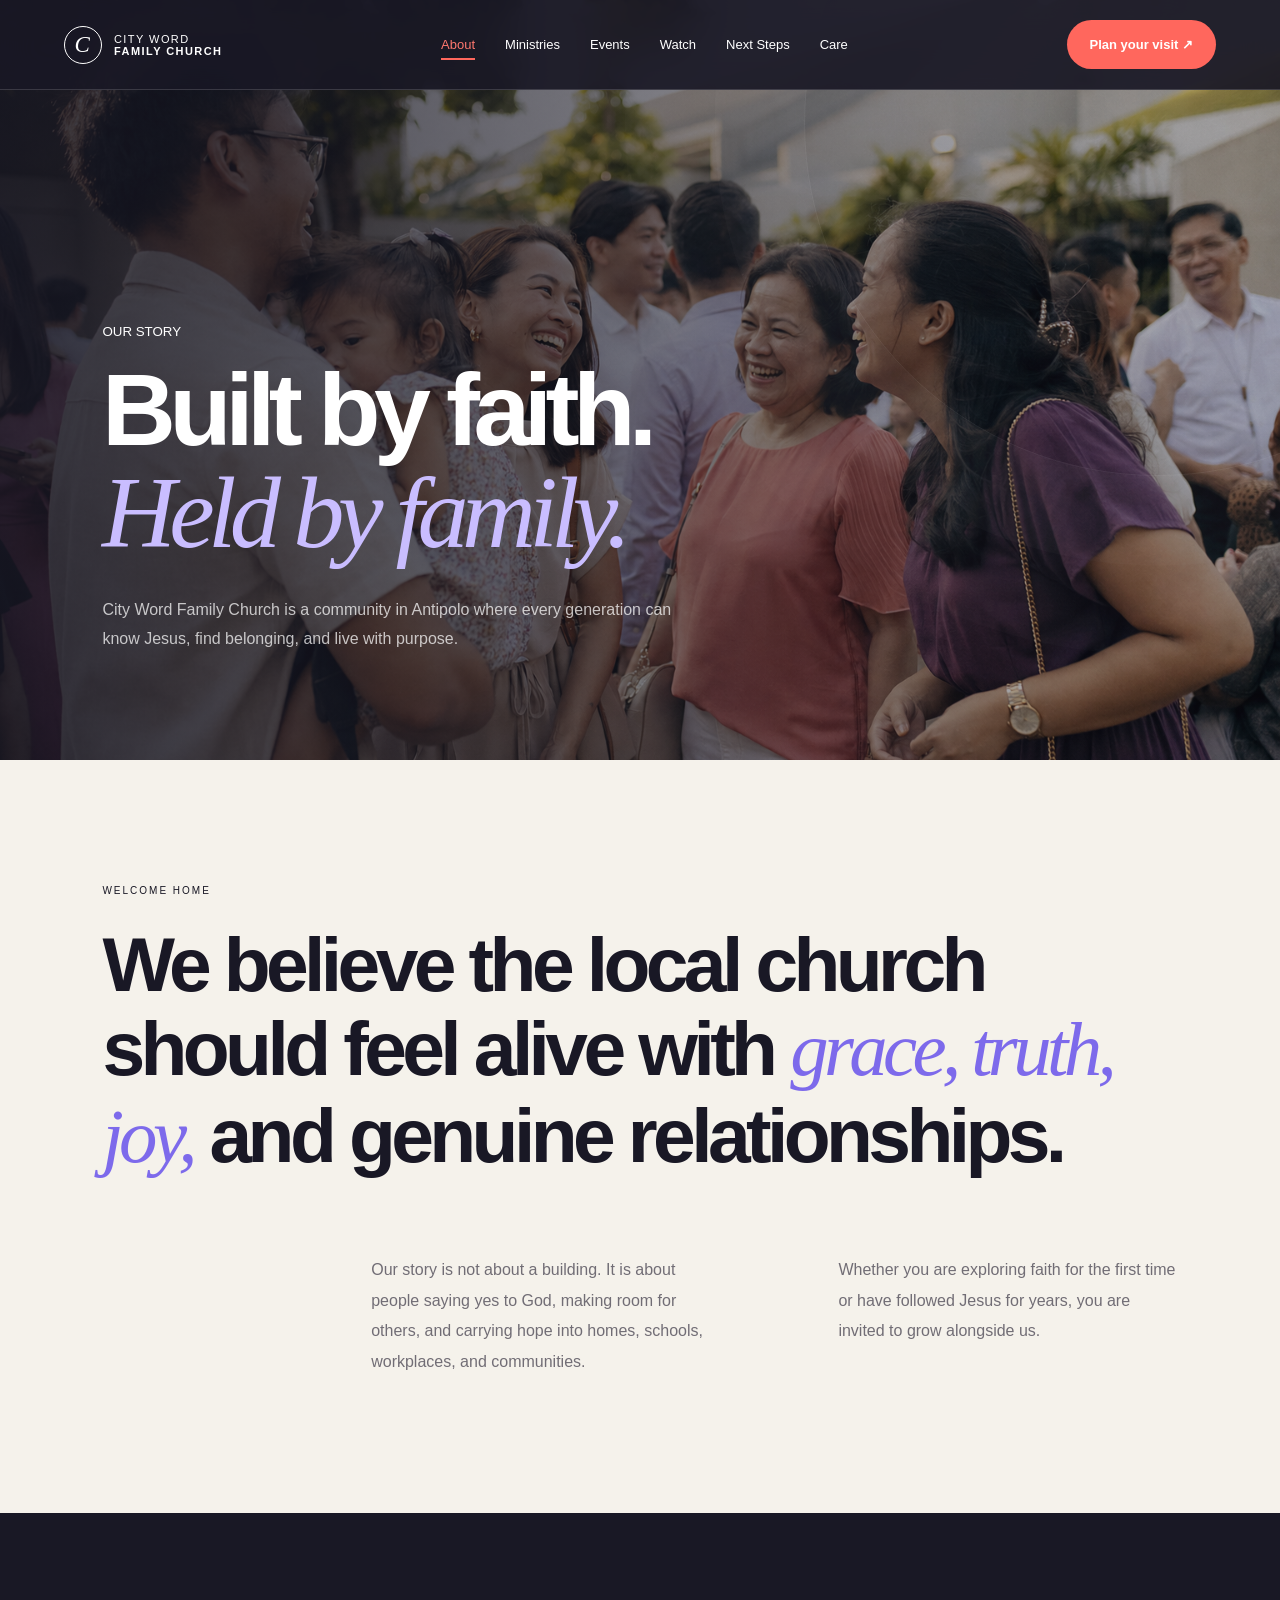
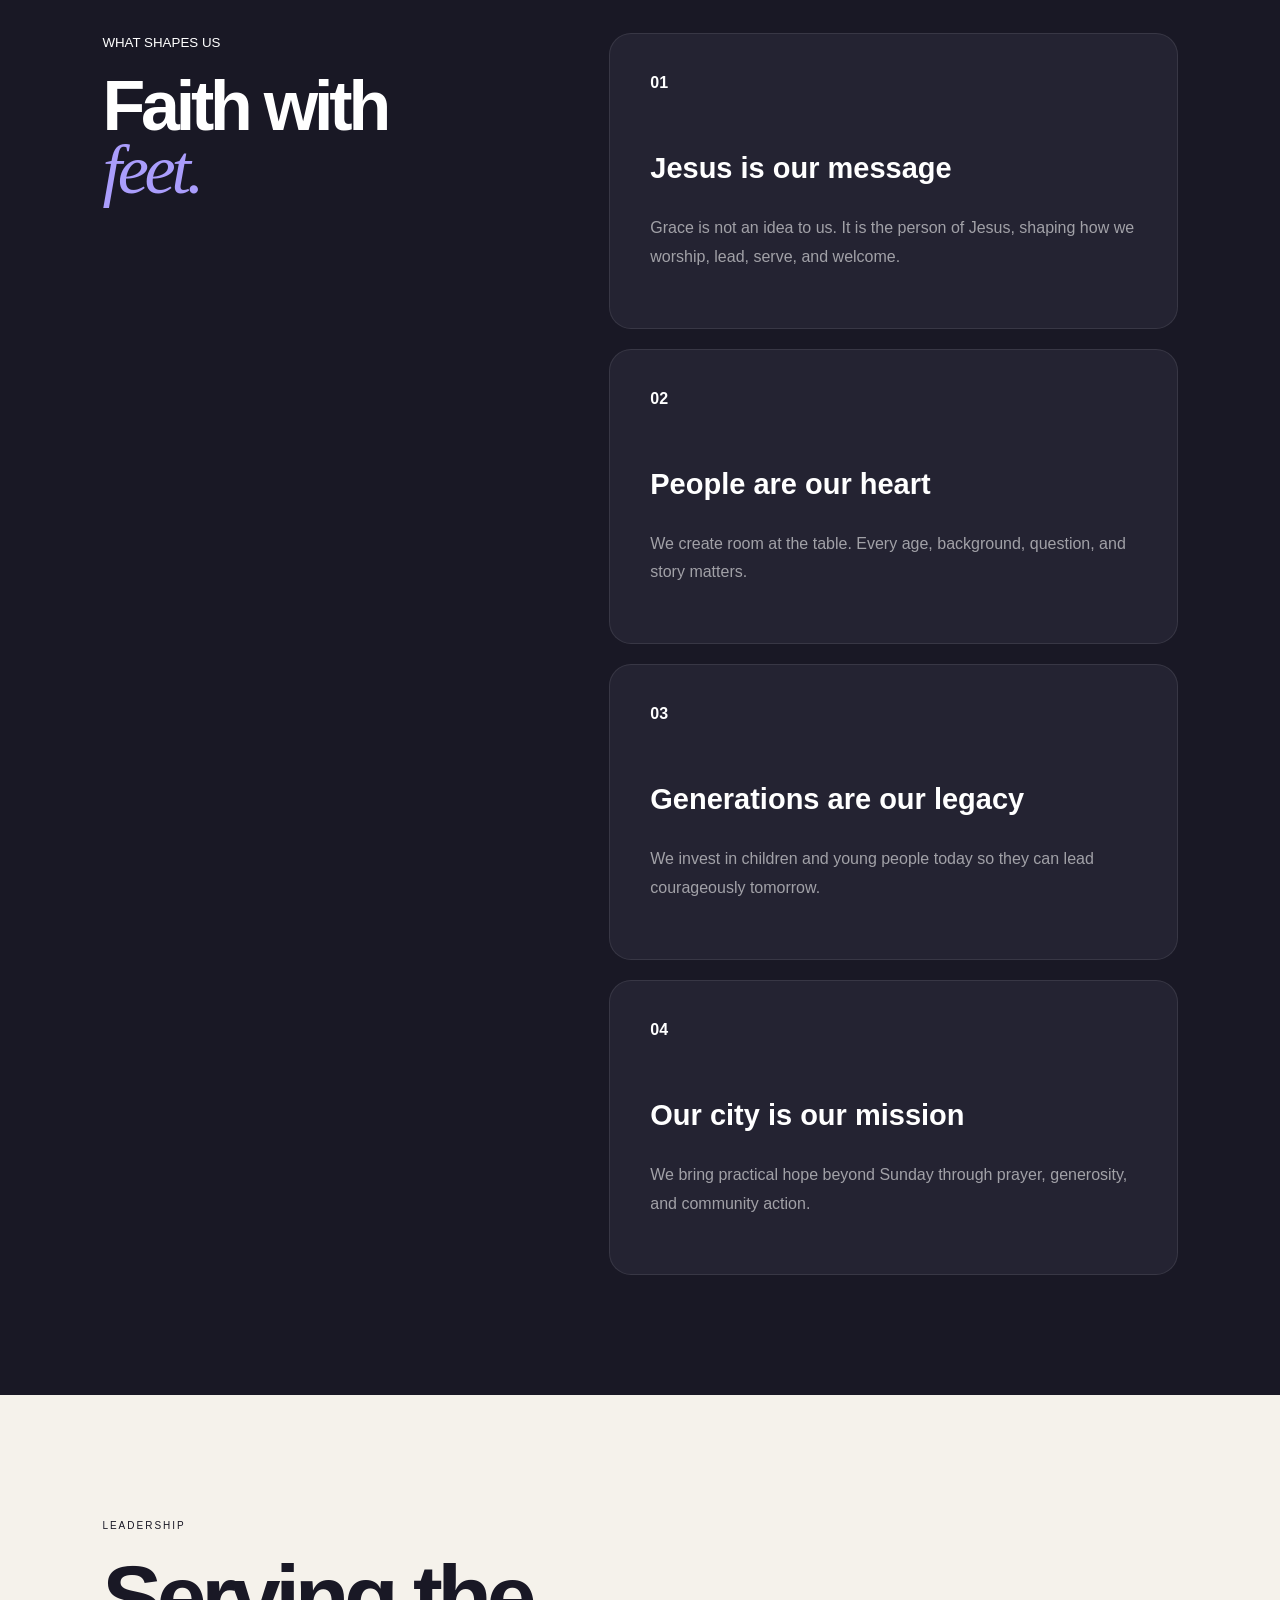
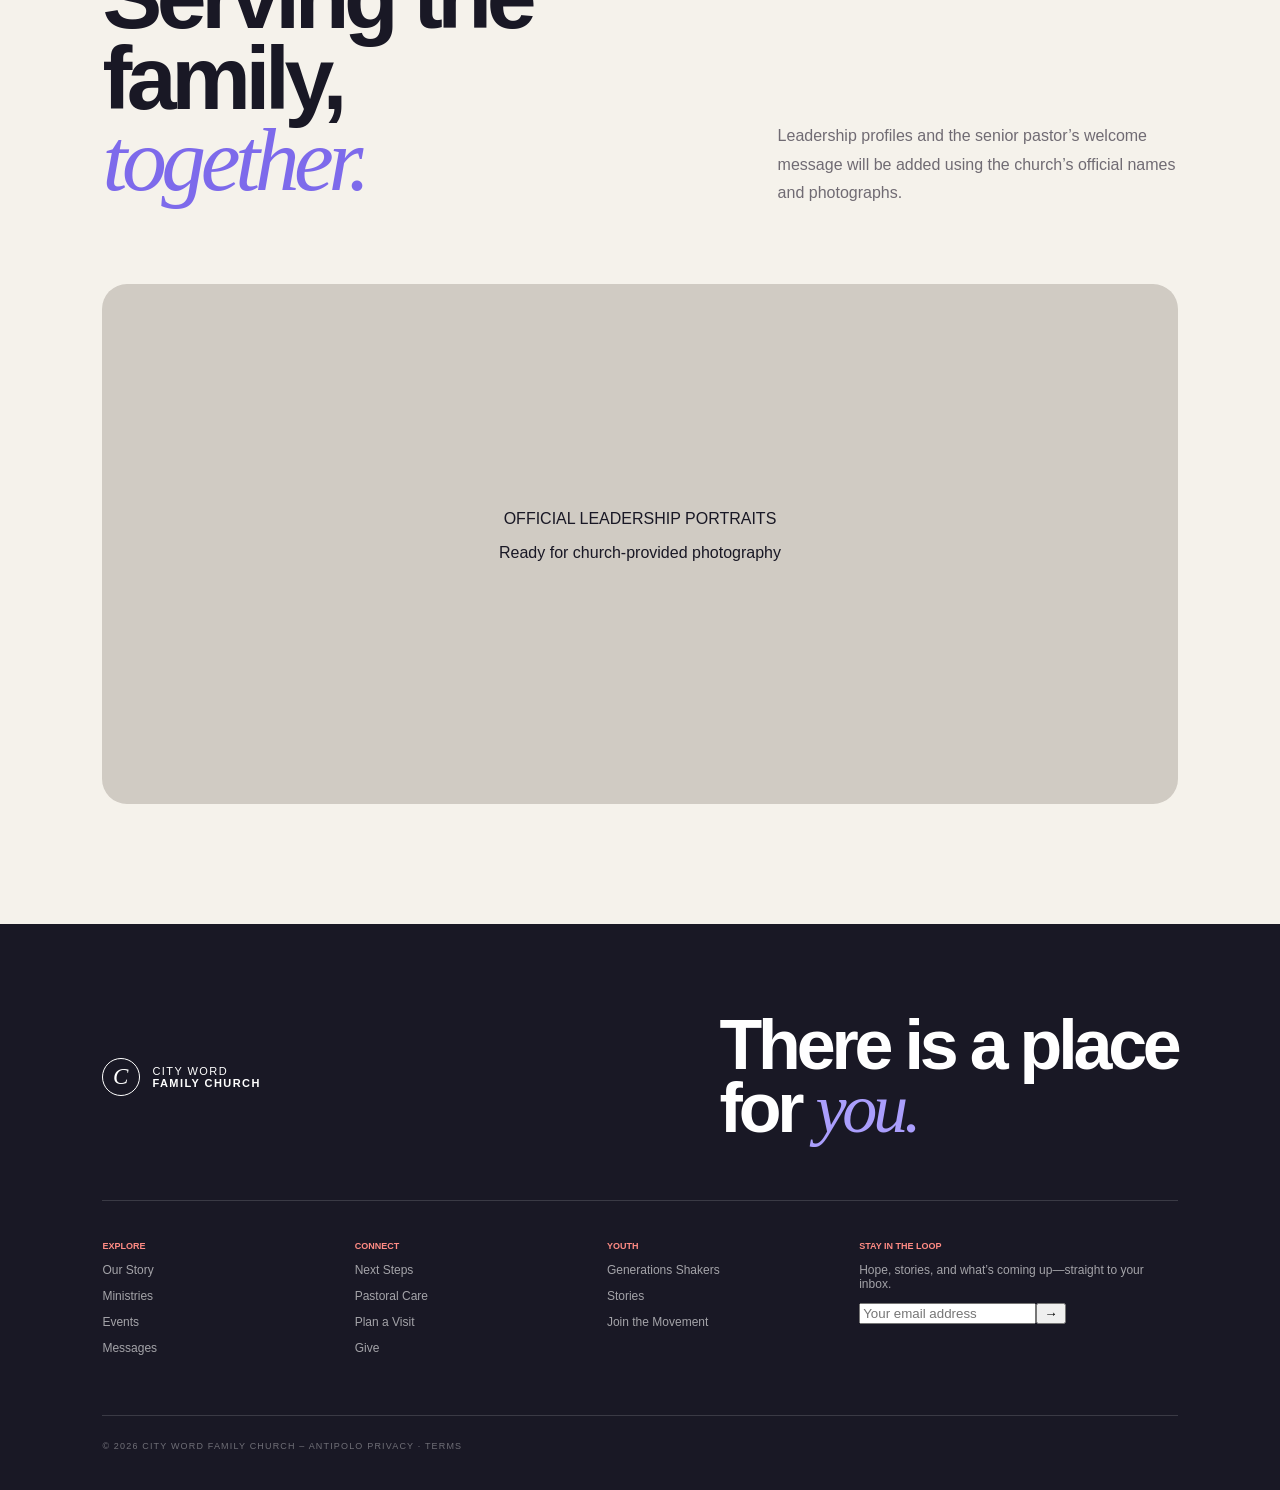
==== commit ad72ba1b: "Refined UI/UX" ====
--- a/about.html
+++ b/about.html
@@ -1 +1 @@
-<!doctype html><html lang="en"><head><meta charset="utf-8"><meta name="viewport" content="width=device-width,initial-scale=1"><title>Our Story | City Word Family Church</title><link rel="stylesheet" href="styles.css"><link rel="stylesheet" href="extras.css"><link rel="stylesheet" href="motion.css"></head><body data-page="about"><div data-nav></div><main><section class="page-hero about-hero"><div><small>OUR STORY</small><h1>Built by faith.<br><em>Held by family.</em></h1><p>City Word Family Church is a community in Antipolo where every generation can know Jesus, find belonging, and live with purpose.</p></div></section><section class="section editorial reveal"><small>WELCOME HOME</small><h2>We believe the local church should feel alive with <em>grace, truth, joy,</em> and genuine relationships.</h2><div class="two-col"><p>Our story is not about a building. It is about people saying yes to God, making room for others, and carrying hope into homes, schools, workplaces, and communities.</p><p>Whether you are exploring faith for the first time or have followed Jesus for years, you are invited to grow alongside us.</p></div></section><section class="dark-section section"><div class="sticky-title"><small>WHAT SHAPES US</small><h2>Faith with<br><em>feet.</em></h2></div><div class="story-stack"><article class="story-card"><b>01</b><h3>Jesus is our message</h3><p>Grace is not an idea to us. It is the person of Jesus, shaping how we worship, lead, serve, and welcome.</p></article><article class="story-card"><b>02</b><h3>People are our heart</h3><p>We create room at the table. Every age, background, question, and story matters.</p></article><article class="story-card"><b>03</b><h3>Generations are our legacy</h3><p>We invest in children and young people today so they can lead courageously tomorrow.</p></article><article class="story-card"><b>04</b><h3>Our city is our mission</h3><p>We bring practical hope beyond Sunday through prayer, generosity, and community action.</p></article></div></section><section class="section leaders"><header><div><small>LEADERSHIP</small><h2>Serving the family,<br><em>together.</em></h2></div><p>Leadership profiles and the senior pastor’s welcome message will be added using the church’s official names and photographs.</p></header><div class="leader-placeholder"><span>OFFICIAL LEADERSHIP PORTRAITS</span><p>Ready for church-provided photography</p></div></section></main><div data-footer></div><script src="script.js"></script></body></html>
+<!doctype html><html lang="en"><head><meta charset="utf-8"><meta name="viewport" content="width=device-width,initial-scale=1"><title>Our Story | City Word Family Church</title><link rel="stylesheet" href="styles.css"><link rel="stylesheet" href="extras.css"><link rel="stylesheet" href="motion.css"><link rel="stylesheet" href="carousel.css"></head><body data-page="about"><div data-nav></div><main><section class="page-hero about-hero"><div><small>OUR STORY</small><h1>Built by faith.<br><em>Held by family.</em></h1><p>City Word Family Church is a community in Antipolo where every generation can know Jesus, find belonging, and live with purpose.</p></div></section><section class="section editorial reveal"><small>WELCOME HOME</small><h2>We believe the local church should feel alive with <em>grace, truth, joy,</em> and genuine relationships.</h2><div class="two-col"><p>Our story is not about a building. It is about people saying yes to God, making room for others, and carrying hope into homes, schools, workplaces, and communities.</p><p>Whether you are exploring faith for the first time or have followed Jesus for years, you are invited to grow alongside us.</p></div></section><section class="dark-section section"><div class="sticky-title"><small>WHAT SHAPES US</small><h2>Faith with<br><em>feet.</em></h2></div><div class="story-stack"><article class="story-card"><b>01</b><h3>Jesus is our message</h3><p>Grace is not an idea to us. It is the person of Jesus, shaping how we worship, lead, serve, and welcome.</p></article><article class="story-card"><b>02</b><h3>People are our heart</h3><p>We create room at the table. Every age, background, question, and story matters.</p></article><article class="story-card"><b>03</b><h3>Generations are our legacy</h3><p>We invest in children and young people today so they can lead courageously tomorrow.</p></article><article class="story-card"><b>04</b><h3>Our city is our mission</h3><p>We bring practical hope beyond Sunday through prayer, generosity, and community action.</p></article></div></section><section class="section leaders"><header><div><small>LEADERSHIP</small><h2>Serving the family,<br><em>together.</em></h2></div><p>Leadership profiles and the senior pastor’s welcome message will be added using the church’s official names and photographs.</p></header><div class="leader-placeholder"><span>OFFICIAL LEADERSHIP PORTRAITS</span><p>Ready for church-provided photography</p></div></section></main><div data-footer></div><script src="script.js"></script></body></html>
--- a/carousel.css
+++ b/carousel.css
@@ -0,0 +1,5 @@
+/* Living sections: marquees, carousels and ambient motion */
+.ticker,.gs-marquee{padding:0!important;overflow:hidden;display:flex;white-space:nowrap}.marquee-track{display:flex;width:max-content;will-change:transform;animation:marqueeMove 28s linear infinite}.gs-marquee .marquee-track{animation-duration:22s}.marquee-track span{flex:none;padding:20px 28px;word-spacing:22px}.ticker.paused .marquee-track,.gs-marquee.paused .marquee-track{animation-play-state:paused}@keyframes marqueeMove{to{transform:translateX(-50%)}}
+.carousel-track{display:flex!important;gap:18px!important;overflow-x:auto!important;scroll-snap-type:x mandatory;scrollbar-width:none;overscroll-behavior-inline:contain;cursor:grab;padding:8px 2px 35px!important;touch-action:pan-y}.carousel-track::-webkit-scrollbar{display:none}.carousel-track.dragging{cursor:grabbing;scroll-snap-type:none}.carousel-track>*{flex:0 0 min(38vw,460px)!important;scroll-snap-align:start;transition:transform .5s cubic-bezier(.22,1,.36,1),opacity .5s,filter .5s}.carousel-track>*[aria-current=false]{opacity:.72;filter:saturate(.8)}.carousel-track>*[aria-current=true],.carousel-track>*:hover{opacity:1;filter:none;transform:translateY(-8px)}.carousel-controls{display:flex;justify-content:space-between;align-items:center;margin-top:8px}.carousel-controls>div:last-child{display:flex;gap:9px}.carousel-controls button{width:52px;height:52px;border-radius:50%;border:1px solid #c9c2b9;background:transparent;color:inherit;font-size:18px;transition:.3s}.carousel-controls button:hover{background:#191825;color:#fff;transform:scale(1.06)}.carousel-count{display:flex;align-items:baseline;gap:7px}.carousel-count b{font-size:30px}.carousel-count span{font-size:11px;color:#777}.events .carousel-track>*{min-height:440px}.sermon-grid.carousel-track>*{min-width:min(48vw,580px)}.impact-grid.carousel-track>*{min-height:390px}
+.headline-alive{animation:headlineEnter 1.05s cubic-bezier(.16,1,.3,1) .3s both;transform-origin:left bottom}@keyframes headlineEnter{from{opacity:0;filter:blur(14px);transform:translateY(55px) skewY(2deg)}to{opacity:1;filter:none;transform:none}}.hero aside{animation:floatCard 5s ease-in-out infinite}.photo span{animation:badgeFloat 4s ease-in-out infinite}.play{animation:playPulse 2.8s ease-in-out infinite}.map-art i{display:inline-block;animation:mapPulse 2.2s ease-in-out infinite}.gs-badge{animation:verticalDrift 3s ease-in-out infinite}.service-card{animation:floatCard 5s ease-in-out infinite}@keyframes floatCard{50%{transform:translateY(-9px)}}@keyframes badgeFloat{50%{transform:rotate(3deg) translateY(-10px)}}@keyframes playPulse{50%{box-shadow:0 0 0 18px #ffffff0b,0 0 65px #b492ff55;transform:scale(1.04)}}@keyframes mapPulse{50%{transform:scale(1.18) rotate(8deg);color:#7d6aeb}}@keyframes verticalDrift{50%{transform:translateY(-14px)}}.values article{position:relative;overflow:hidden}.values article:after{content:"";position:absolute;inset:auto -20% 0;height:2px;background:linear-gradient(90deg,transparent,#ff7469,transparent);transform:translateX(-100%);transition:transform .8s}.values article:hover:after{transform:translateX(100%)}.story-card:before,.care-card:before{content:"";position:absolute;inset:0;background:linear-gradient(120deg,transparent 25%,#ffffff35 50%,transparent 75%);transform:translateX(-120%);transition:transform .9s;pointer-events:none}.story-card,.care-card{position:relative;overflow:hidden}.story-card:hover:before,.care-card:hover:before{transform:translateX(120%)}.event-feature:after,.sermon-hero:after,.page-hero:after{content:"";position:absolute;width:55vw;height:55vw;border:1px solid #ffffff12;border-radius:50%;right:-18vw;top:-18vw;box-shadow:0 0 0 7vw #ffffff05,0 0 0 14vw #ffffff03;animation:orbit 18s linear infinite;pointer-events:none}@keyframes orbit{to{transform:rotate(360deg)}}.event-feature>*,.sermon-hero>*,.page-hero>*{position:relative;z-index:1}
+@media(max-width:850px){.carousel-track>*{flex-basis:82vw!important}.sermon-grid.carousel-track>*{min-width:82vw}.carousel-controls button{width:46px;height:46px}.marquee-track span{padding:17px 20px}.event-feature:after,.sermon-hero:after,.page-hero:after{width:90vw;height:90vw}}@media(prefers-reduced-motion:reduce){.marquee-track{animation:none;transform:none}.headline-alive,.hero aside,.photo span,.play,.map-art i,.gs-badge,.event-feature:after,.sermon-hero:after,.page-hero:after{animation:none!important}.carousel-track{scroll-behavior:auto}.carousel-track>*{opacity:1;filter:none}}
